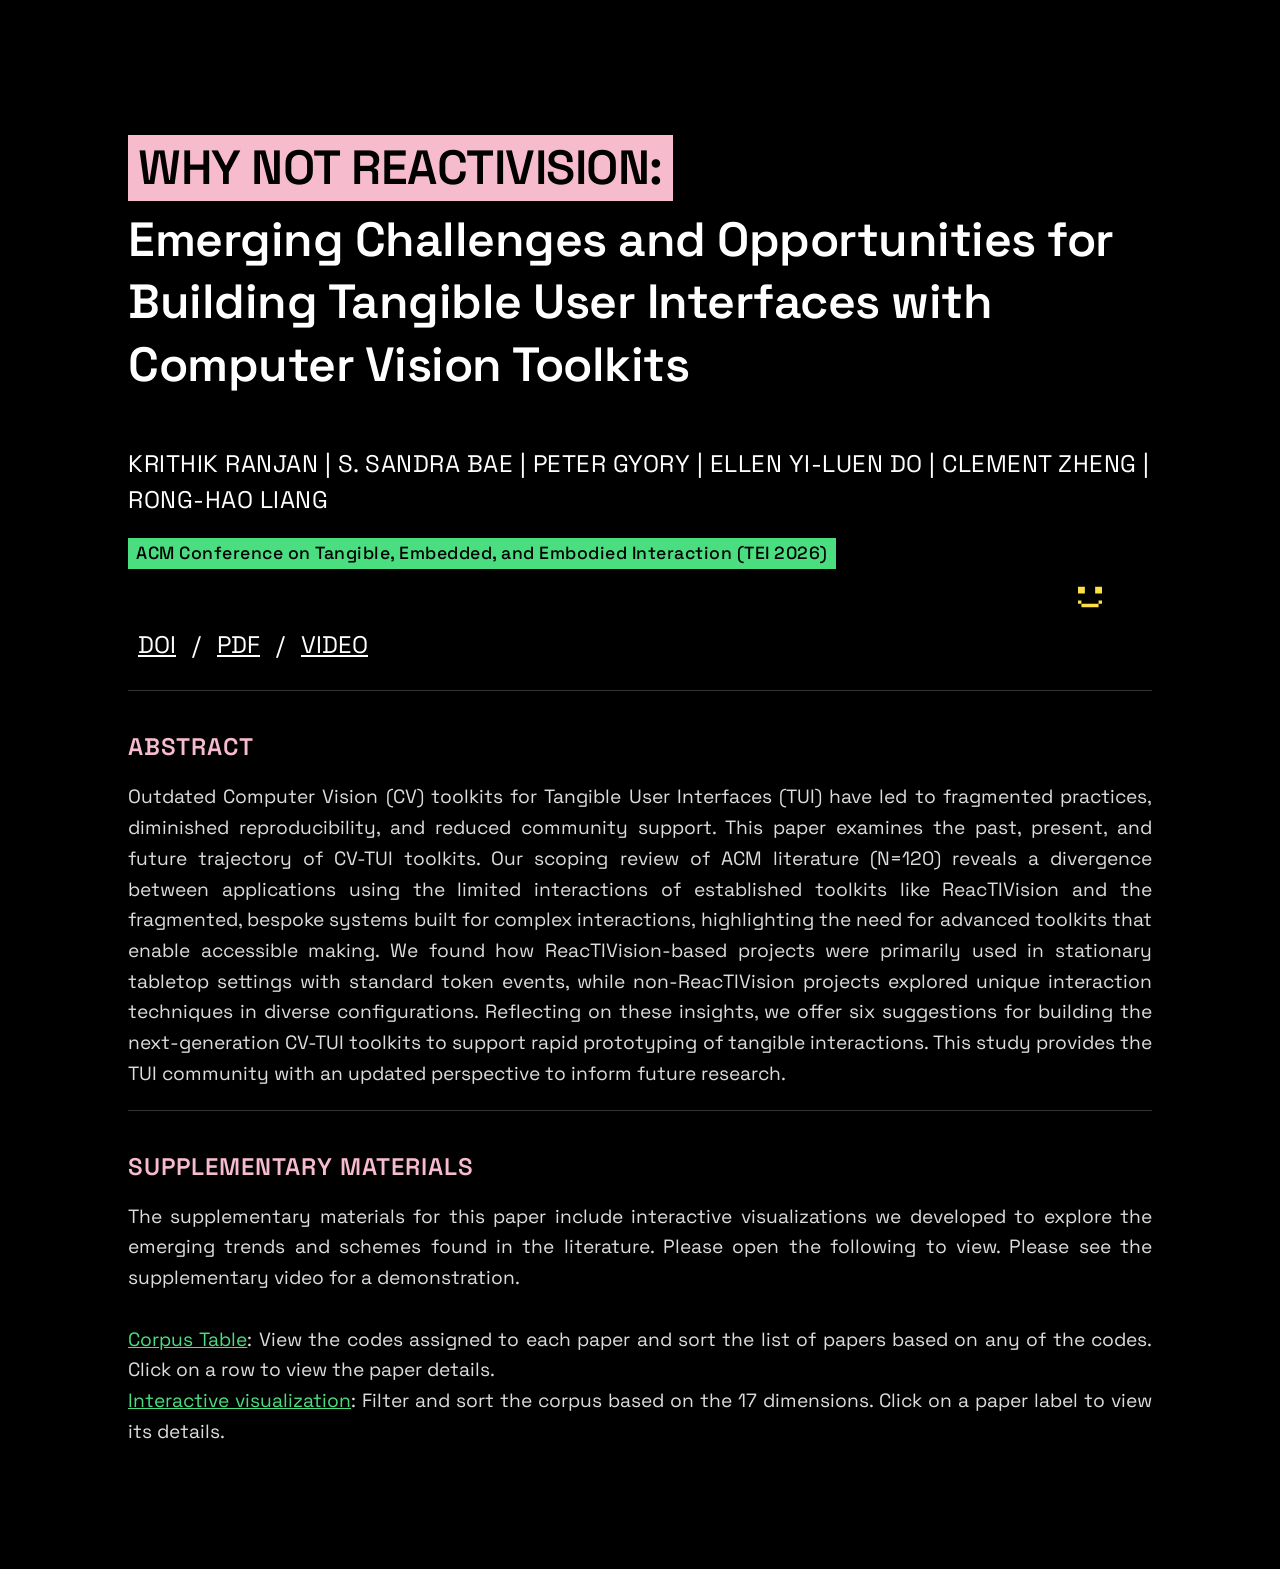
==== index.html @ 11b1b09d "Paper website" ====
<!DOCTYPE html>
<html lang="en">
<head>
    <meta charset="UTF-8">
    <meta name="viewport" content="width=device-width, initial-scale=1.0">
    <title>Why Not reacTIVision - Project Page</title>
    <style>
        body {
            background-color: #000000;
            color: #ffffff;
            font-family: "Space Grotesk", sans-serif;
            margin: 0;
            padding: 8vw 10vw;
            line-height: 1.3;
        }

        .container {
            max-width: 1100px;
            position: relative;
        }

        h1 {
            font-size: 3rem;
            font-weight: 600;
            margin-bottom: 50px;
            letter-spacing: -0.5px;
        }

        .highlight-pink {
            background-color: #f7bbce;
            color: #000000;
            padding: 2px 10px;
            display: inline-block;
            margin-bottom: 8px;
        }

        .authors {
            font-size: 1.5rem;
            margin-bottom: 20px;
            letter-spacing: 0.5px;
            line-height: 1.5;
        }

        .authors span {
            text-decoration: underline;
            text-underline-offset: 4px;
        }

        .links {
            font-size: 1.5rem;
            color: #fff;
            margin-bottom: 30px;
        }

        .links a {
            color: #fff;
            text-decoration: underline;
            margin-right: 10px;
            margin-left: 10px;
        }

        .links a:hover {
            text-decoration: none;
        }

        .highlight-green {
            background-color: #4ade80;
            color: #000000;
            padding: 4px 8px;
            font-size: 1.1rem;
            font-weight: 500;
            display: inline-block;
            margin-bottom: 60px;
            letter-spacing: 0.5px;
        }

        /* Abstract Section */
        .abstract-container {
            border-top: 1px solid #333;
            padding-top: 40px;
            margin-top: 20px;
        }

        .abstract-title {
            color: #f7bbce; /* Matches the pink highlight */
            font-size: 1.5rem;
            margin-bottom: 20px;
            font-weight: 600;
            text-transform: uppercase;
            letter-spacing: 1px;
        }

        .abstract-text {
            color: #ddd;
            font-size: 1.2rem;
            line-height: 1.6;
            text-align: justify;
        }

        .abstract-text a {
            color: #4ade80; /* Matches the green highlight */
            text-decoration: underline;
        }

        /* Decorative Pixel Faces */
        .pixel-face {
            position: absolute;
            width: 24px;
            height: 24px;
        }
        .face-green { top: -20px; right: -200px; fill: #4ade80; }
        .face-pink { top: 250px; right: -400px; fill: #f7bbce; }
        .face-yellow { top: 450px; right: 50px; fill: #fde047; }

        @media (max-width: 768px) {
            h1 { font-size: 2rem; }
            .authors { font-size: 1rem; }
            .pixel-face { display: none; /* Hide decorative faces on mobile */ }
        }
    </style>

    <link rel="preconnect" href="https://fonts.googleapis.com">
    <link rel="preconnect" href="https://fonts.gstatic.com" crossorigin>
    <link href="https://fonts.googleapis.com/css2?family=Space+Grotesk:wght@300..700&display=swap" rel="stylesheet">
</head>
<body>

    <div class="container">
        <svg class="pixel-face face-green" viewBox="0 0 7 6" xmlns="http://www.w3.org/2000/svg">
            <path d="M0,0 h2 v2 h-2 z M5,0 h2 v2 h-2 z M0,4 h1 v1 h-1 z M6,4 h1 v1 h-1 z M1,5 h5 v1 h-5 z"/>
        </svg>
        <svg class="pixel-face face-pink" viewBox="0 0 7 6" xmlns="http://www.w3.org/2000/svg">
            <path d="M0,0 h2 v2 h-2 z M5,0 h2 v2 h-2 z M0,4 h1 v1 h-1 z M6,4 h1 v1 h-1 z M1,5 h5 v1 h-5 z"/>
        </svg>
        <svg class="pixel-face face-yellow" viewBox="0 0 7 6" xmlns="http://www.w3.org/2000/svg">
            <path d="M0,0 h2 v2 h-2 z M5,0 h2 v2 h-2 z M0,4 h1 v1 h-1 z M6,4 h1 v1 h-1 z M1,5 h5 v1 h-5 z"/>
        </svg>

        <header>
            <h1>
                <span class="highlight-pink">WHY NOT REACTIVISION:</span><br>
                Emerging Challenges and Opportunities for Building Tangible User Interfaces with              Computer Vision Toolkits
            </h1>
            
            <div class="authors">
                KRITHIK RANJAN | S. SANDRA BAE | PETER GYORY | ELLEN YI-LUEN DO |
                CLEMENT ZHENG | RONG-HAO LIANG
            </div>

            <div class="highlight-green">
                ACM Conference on Tangible, Embedded, and Embodied Interaction (TEI 2026)
            </div>

            <div class="links">
                <a href="https://doi.org/10.1145/3731459.3773326">DOI</a> /
                <a href="tei26-wnr.pdf">PDF</a> /
                <a href="https://youtu.be/1iAOrsyVrHw">VIDEO</a>
            </div>
        </header>

        <section class="abstract-container">
            <div class="abstract-title">Abstract</div>
            <p class="abstract-text">
                Outdated Computer Vision (CV) toolkits for Tangible User Interfaces (TUI) have led to fragmented practices, diminished reproducibility, and reduced community support. This paper examines the past, present, and future trajectory of CV-TUI toolkits. Our scoping review of ACM literature (N=120) reveals a divergence between applications using the limited interactions of established toolkits like ReacTIVision and the fragmented, bespoke systems built for complex interactions, highlighting the need for advanced toolkits that enable accessible making. We found how ReacTIVision-based projects were primarily used in stationary tabletop settings with standard token events, while non-ReacTIVision  projects explored unique interaction techniques in diverse configurations. Reflecting on these insights, we offer six suggestions for building the next-generation CV-TUI toolkits to support rapid prototyping of tangible interactions. This study provides the TUI community with an updated perspective to inform future research.
            </p>
        </section>

        <section class="abstract-container">
            <div class="abstract-title">Supplementary Materials</div>
            <p class="abstract-text">
                The supplementary materials for this paper include interactive visualizations we developed to explore the emerging trends and schemes found in the literature. Please open the following to view. Please see the supplementary video for a demonstration.<br><br>
                <a href="vis/table.html">Corpus Table</a>: View the codes assigned to each paper and sort the list of papers based on any of the codes. Click on a row to view the paper details.<br>
                <a href="vis/visualization.html">Interactive visualization</a>: Filter and sort the corpus based on the 17 dimensions. Click on a paper label to view its details.<br>
            </p>
        </section>
    </div>

</body>
</html>
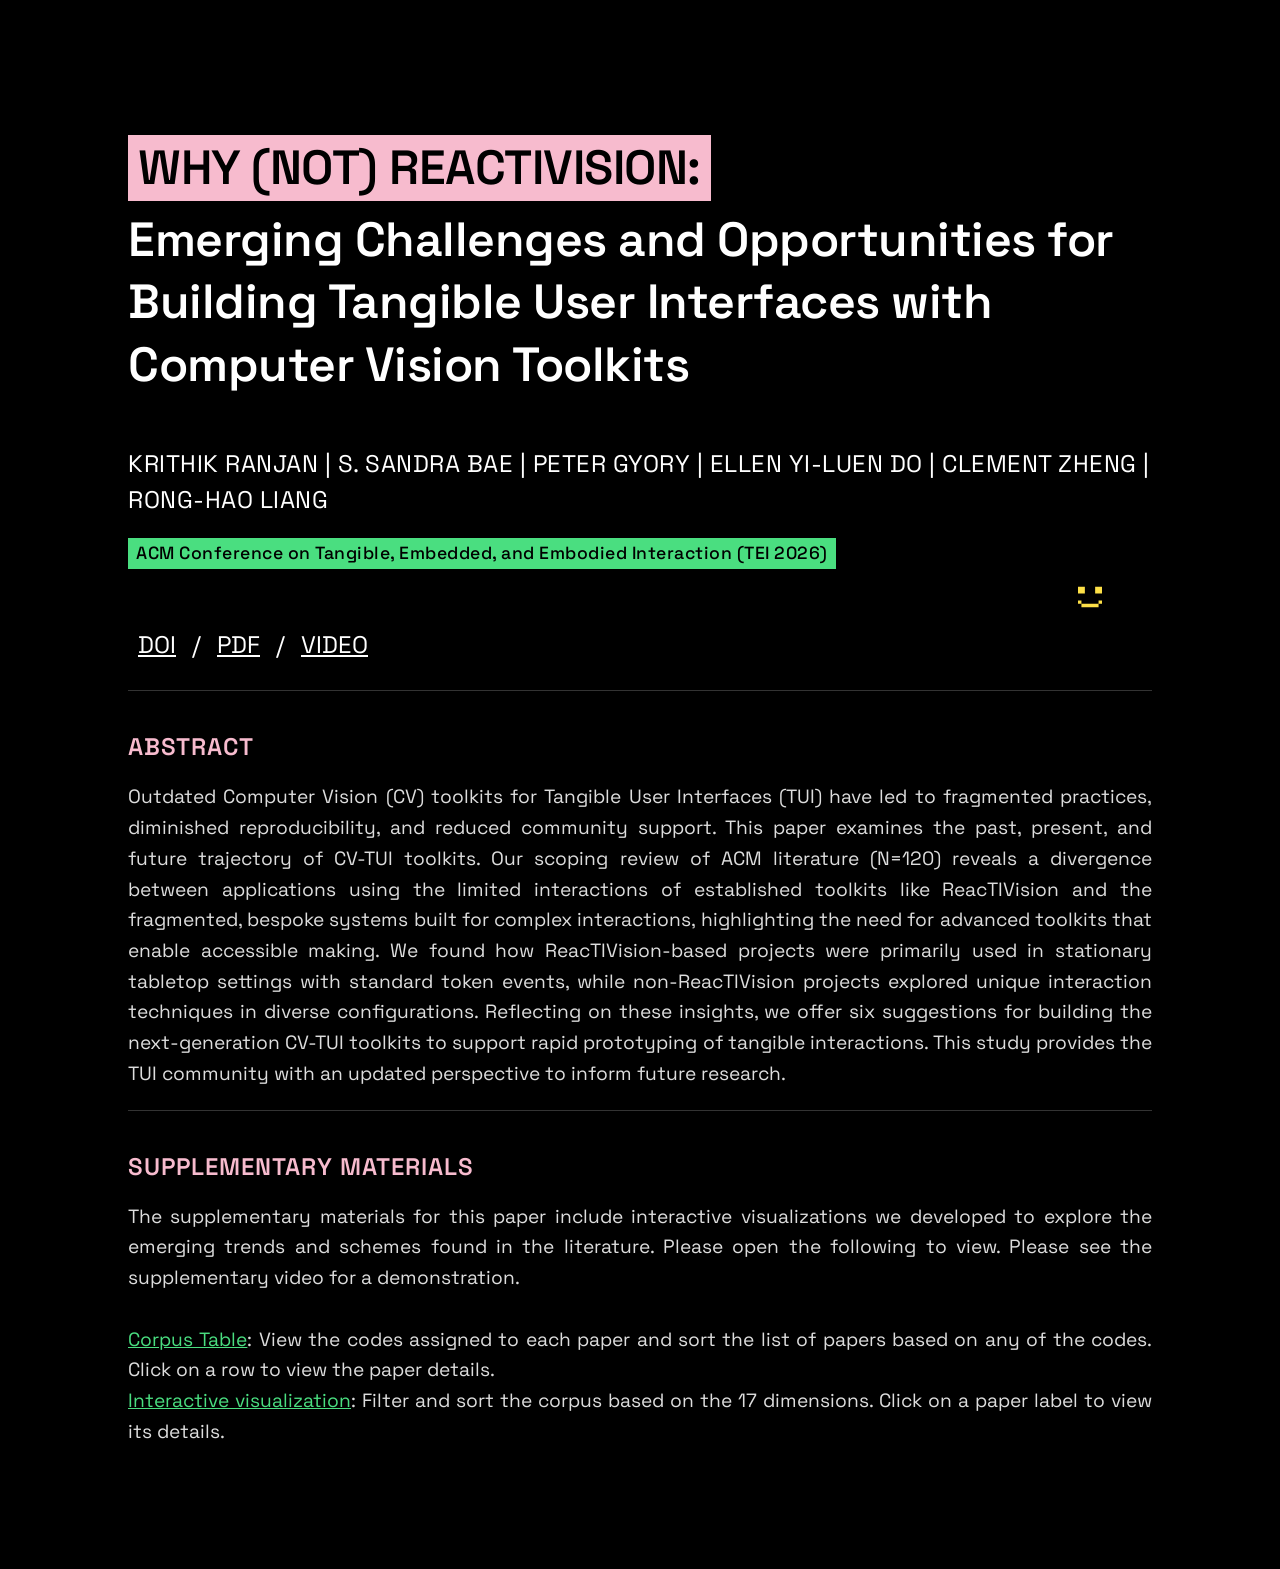
==== commit c3a14c7e: "edit readme" ====
--- a/index.html
+++ b/index.html
@@ -3,7 +3,7 @@
 <head>
     <meta charset="UTF-8">
     <meta name="viewport" content="width=device-width, initial-scale=1.0">
-    <title>Why Not reacTIVision - Project Page</title>
+    <title>Why (Not) ReacTIVision - Project Page</title>
     <style>
         body {
             background-color: #000000;
@@ -138,7 +138,7 @@
 
         <header>
             <h1>
-                <span class="highlight-pink">WHY NOT REACTIVISION:</span><br>
+                <span class="highlight-pink">WHY (NOT) REACTIVISION:</span><br>
                 Emerging Challenges and Opportunities for Building Tangible User Interfaces with              Computer Vision Toolkits
             </h1>
             
